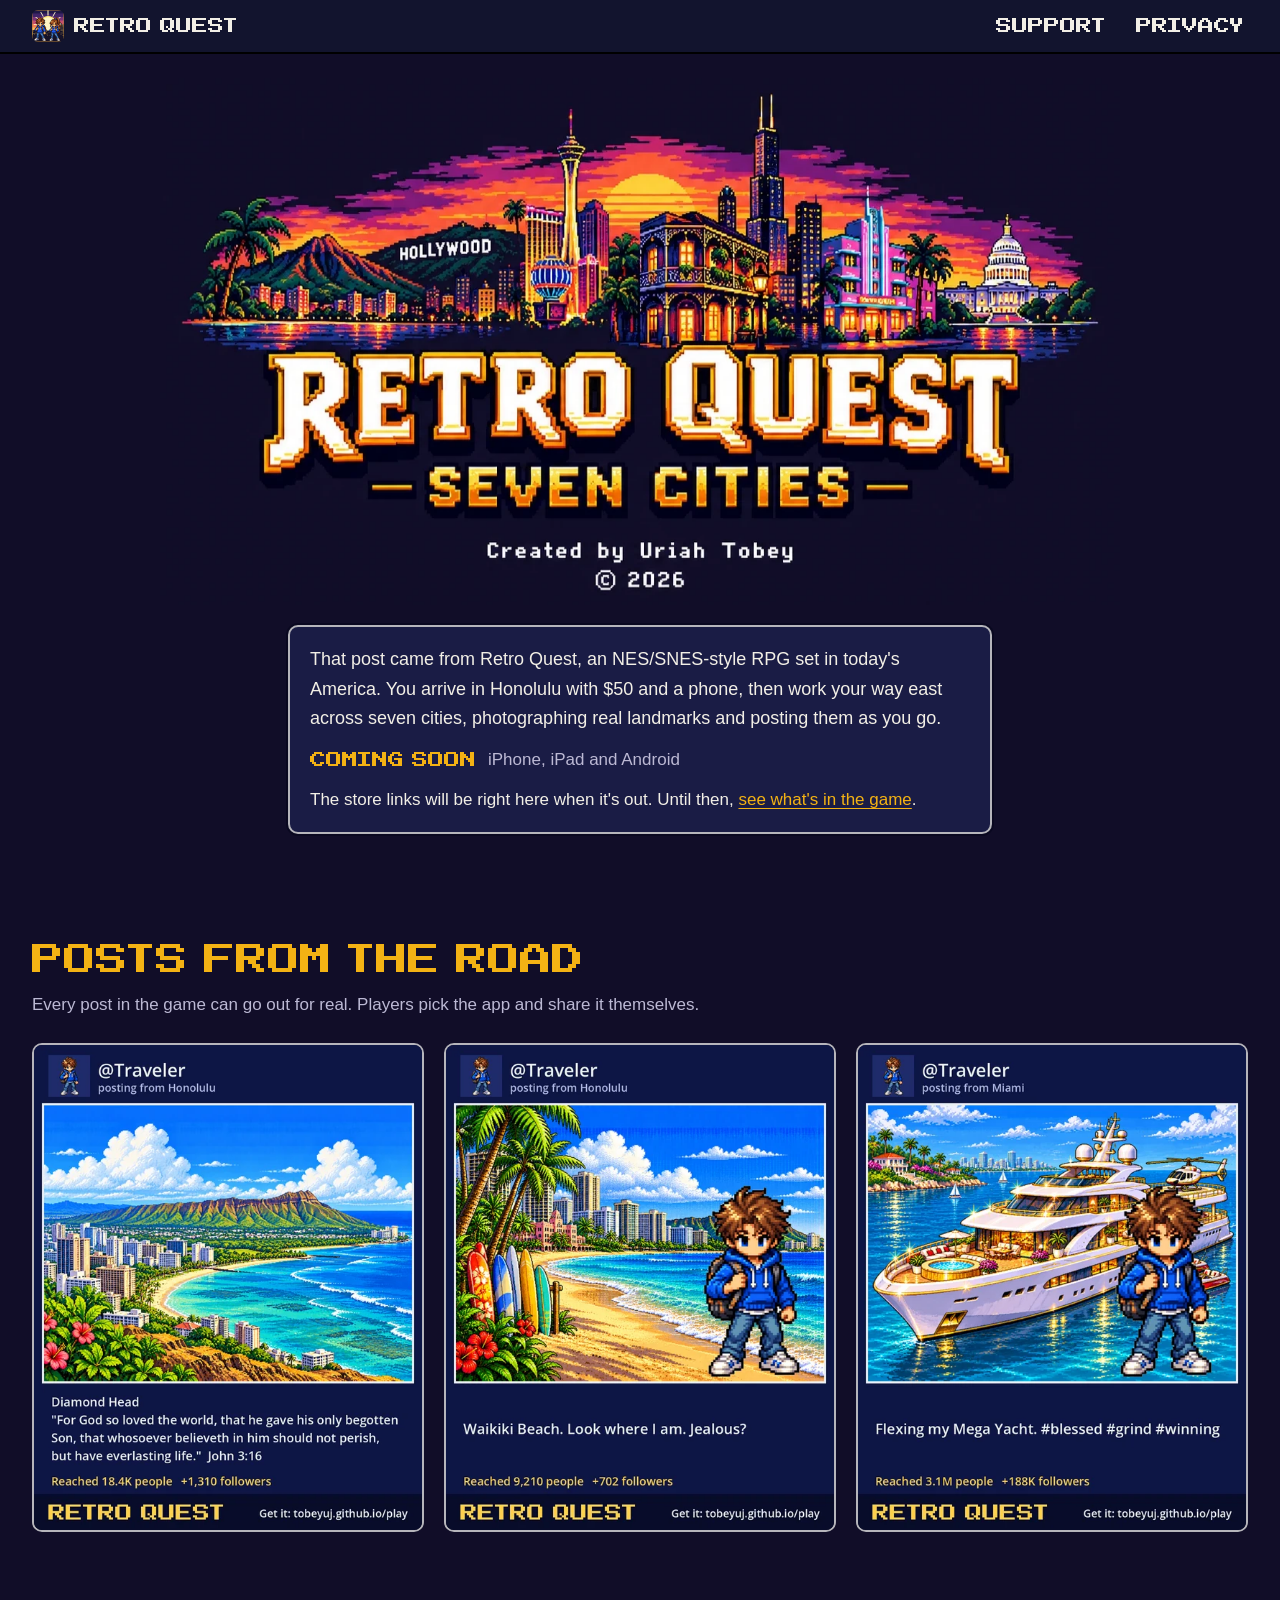
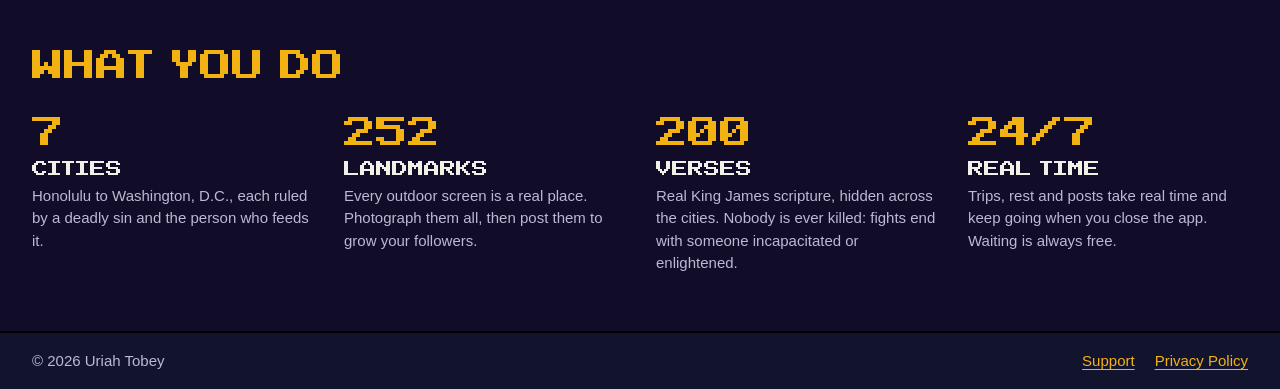
==== play/index.html @ f0b8853e "Play page: where every post shared from the game links, with three posts the game drew; privacy poli" ====
<!doctype html>
<html lang="en">
<head>
<meta charset="utf-8">
<meta name="viewport" content="width=device-width, initial-scale=1, viewport-fit=cover">
<meta http-equiv="Content-Security-Policy" content="default-src 'none'; img-src 'self'; style-src 'self'; font-src 'self'; base-uri 'none'; form-action 'none'">
<title>Play Retro Quest: Seven Cities</title>
<meta name="description" content="The post you saw came from Retro Quest, an NES/SNES-style RPG for iPhone, iPad and Android. Seven American cities, real landmarks to photograph and post, and a clock that keeps running after you close the app.">
<meta name="theme-color" content="#110d28">
<link rel="canonical" href="https://tobeyuj.github.io/play/">
<link rel="icon" type="image/png" sizes="64x64" href="../assets/icon-64.png">
<link rel="icon" type="image/png" sizes="192x192" href="../assets/icon-192.png">
<link rel="apple-touch-icon" href="../assets/apple-touch-icon.png">
<link rel="preload" href="../assets/seven-cities.ttf" as="font" type="font/ttf" crossorigin>
<link rel="stylesheet" href="../assets/site.css">
<meta property="og:type" content="website">
<meta property="og:site_name" content="Retro Quest">
<meta property="og:title" content="Play Retro Quest: Seven Cities">
<meta property="og:description" content="An NES/SNES-style RPG set in today's America. Photograph real landmarks, post them, and work your way from Honolulu to Washington, D.C.">
<meta property="og:url" content="https://tobeyuj.github.io/play/">
<meta property="og:image" content="https://tobeyuj.github.io/assets/social-card.jpg">
<meta property="og:image:width" content="1200">
<meta property="og:image:height" content="630">
<meta name="twitter:card" content="summary_large_image">
</head>
<body>

<header class="hud">
  <div class="wrap hud-in">
    <a class="brand" href="../" aria-label="Retro Quest home"><img src="../assets/icon-64.png" width="32" height="32" alt=""><span>Retro Quest</span></a>
    <nav class="menu" aria-label="Main">
      <a href="../support.html">Support</a>
      <a href="../privacy.html">Privacy</a>
    </nav>
  </div>
</header>

<main>
  <section class="hero wrap">
    <h1><img class="splash" src="../assets/splash.webp" width="1248" height="685" alt="Retro Quest: Seven Cities. Created by Uriah Tobey. A pixel-art skyline at sunset with Diamond Head, the Hollywood sign, the Las Vegas Strip, a New Orleans balcony, Chicago's towers, a Miami Beach hotel and the U.S. Capitol."></h1>
    <div class="box hero-box">
      <p class="say">That post came from Retro Quest, an NES/SNES-style RPG set in today's America. You arrive in Honolulu with $50 and a phone, then work your way east across seven cities, photographing real landmarks and posting them as you go.</p>
      <p class="soon"><span class="px">Coming soon</span> iPhone, iPad and Android</p>
      <p>The store links will be right here when it's out. Until then, <a href="../">see what's in the game</a>.</p>
    </div>
  </section>

  <section class="band wrap" aria-labelledby="posts">
    <div class="band-head">
      <h2 class="h2-px" id="posts">Posts from the road</h2>
      <p class="lede">Every post in the game can go out for real. Players pick the app and share it themselves.</p>
    </div>
    <ul class="posts">
      <li><img src="../assets/post-verse.webp" width="540" height="675" alt="A post from Honolulu: Diamond Head above Waikiki, captioned with John 3:16. Reached 18.4K people." loading="lazy" decoding="async"></li>
      <li><img src="../assets/post-selfie.webp" width="540" height="675" alt="A selfie at Waikiki Beach: the hero in a blue hoodie in front of surfboards and the high-rises. Look where I am. Jealous?" loading="lazy" decoding="async"></li>
      <li><img src="../assets/post-flex.webp" width="540" height="675" alt="A show-off post from Miami: the hero standing in front of a mega yacht with a helicopter on the back. Reached 3.1M people." loading="lazy" decoding="async"></li>
    </ul>
  </section>

  <section class="band wrap" aria-labelledby="what">
    <div class="band-head">
      <h2 class="h2-px" id="what">What you do</h2>
    </div>
    <ul class="counters">
      <li class="counter">
        <span class="num">7</span>
        <span class="what">Cities</span>
        <p>Honolulu to Washington, D.C., each ruled by a deadly sin and the person who feeds it.</p>
      </li>
      <li class="counter">
        <span class="num">252</span>
        <span class="what">Landmarks</span>
        <p>Every outdoor screen is a real place. Photograph them all, then post them to grow your followers.</p>
      </li>
      <li class="counter">
        <span class="num">200</span>
        <span class="what">Verses</span>
        <p>Real King James scripture, hidden across the cities. Nobody is ever killed: fights end with someone incapacitated or enlightened.</p>
      </li>
      <li class="counter">
        <span class="num">24/7</span>
        <span class="what">Real time</span>
        <p>Trips, rest and posts take real time and keep going when you close the app. Waiting is always free.</p>
      </li>
    </ul>
  </section>
</main>

<footer class="foot">
  <div class="wrap foot-in">
    <p>&copy; 2026 Uriah Tobey</p>
    <div class="links">
      <a href="../support.html">Support</a>
      <a href="../privacy.html">Privacy Policy</a>
    </div>
  </div>
</footer>

</body>
</html>
---- assets/site.css ----
/* Retro Quest website. One dark look on purpose: the night sky of the splash art
   runs edge to edge, panels are the game's dialog boxes, cards are album pages. */
:root {
  color-scheme: dark;
  --night: #110d28;      /* splash and launch screen background */
  --hud: #12142e;        /* the game's top strip */
  --panel: #1a1c45;      /* dialog box fill */
  --rule: #b6b5bb;       /* dialog box border */
  --text: #f2efe6;
  --muted: #bcb9d4;
  --gold: #f3b214;       /* the logo's gold */
  --page: #efe8d3;       /* album page */
  --ink: #2e2820;
  --ink-soft: #5a5142;
  --sin: #a3341c;
  --frame: #2f9e4a;      /* album frame for a collected photo */
  --display: "Seven Cities", ui-monospace, Menlo, Consolas, monospace;
  --body: -apple-system, BlinkMacSystemFont, "Segoe UI", Roboto, "Noto Sans", "Helvetica Neue", Arial, sans-serif;
}

@font-face {
  font-family: "Seven Cities";
  src: url("seven-cities.ttf") format("truetype");
  font-display: swap;
}

*, *::before, *::after { box-sizing: border-box; }

html {
  -webkit-text-size-adjust: 100%;
  scroll-padding-top: 1rem;
}

body {
  margin: 0;
  min-height: 100dvh;
  display: flex;
  flex-direction: column;
  background: var(--night);
  color: var(--text);
  font: 1.0625rem/1.65 var(--body);
}
main { flex: 1 0 auto; }

img { display: block; max-width: 100%; height: auto; }
p { margin: 0; }
ul, ol { margin: 0; padding: 0; }

a { color: var(--gold); text-underline-offset: 0.18em; }
a:hover { color: var(--text); }
:focus-visible { outline: 2px solid var(--gold); outline-offset: 2px; }

/* The pixel face is drawn on an 8 px grid: keep it at multiples of 8 px. */
.px, h1, .h2-px {
  font-family: var(--display);
  font-weight: 400;
  font-synthesis: none;
  letter-spacing: 0;
  line-height: 1.4;
  text-wrap: balance;
  -webkit-font-smoothing: none;
}

.wrap {
  width: 100%;
  max-width: 78rem;
  margin-inline: auto;
  padding-left: max(16px, env(safe-area-inset-left, 0px));
  padding-right: max(16px, env(safe-area-inset-right, 0px));
}

/* ---------- top strip, like the game's HUD ---------- */
.hud {
  background: var(--hud);
  border-bottom: 2px solid #000;
}
.hud-in {
  display: flex;
  align-items: center;
  justify-content: space-between;
  gap: 1rem;
  padding-block: 0.625rem;
}
.brand {
  display: flex;
  align-items: center;
  gap: 0.625rem;
  color: var(--text);
  text-decoration: none;
  font: 400 16px/1 var(--display);
  -webkit-font-smoothing: none;
}
.brand img { border-radius: 6px; }
.brand span { display: none; }

/* Links read like a game menu: the cursor marks where you are. */
.menu { display: flex; gap: 0.5rem; }
.menu a {
  position: relative;
  padding: 0.375rem 0.25rem 0.375rem 1.125rem;
  color: var(--text);
  text-decoration: none;
  font: 400 16px/1 var(--display);
  -webkit-font-smoothing: none;
}
.menu a::before {
  content: ">";
  position: absolute;
  left: 0;
  color: var(--gold);
  opacity: 0;
}
.menu a:hover::before, .menu a:focus-visible::before, .menu a[aria-current="page"]::before { opacity: 1; }
.menu a[aria-current="page"] { color: var(--gold); }

/* ---------- dialog box ---------- */
.box {
  background: var(--panel);
  border: 2px solid var(--rule);
  border-radius: 10px;
  padding: 1.125rem 1.25rem;
  box-shadow: 0 0 0 2px #0a0820;
}

/* ---------- home: hero ---------- */
.hero {
  display: grid;
  justify-items: center;
  gap: 1.25rem;
  padding-block: 1.5rem 3rem;
}
.hero h1 { margin: 0; width: 100%; }
.splash { width: 100%; max-width: 60rem; margin-inline: auto; }
.hero-box { width: 100%; max-width: 44rem; display: grid; gap: 0.75rem; }
.hero-box .say { font-size: 1.125rem; }
.soon { display: flex; flex-wrap: wrap; align-items: center; gap: 0.25rem 0.75rem; color: var(--muted); }
.soon .px { color: var(--gold); font-size: 16px; }

/* The title screen's slide up. Text never waits on an animation to be readable. */
@media (prefers-reduced-motion: no-preference) {
  .splash { animation: rise 0.7s steps(14) both; }
}
@keyframes rise { from { transform: translateY(28px); } to { transform: none; } }

/* ---------- home: sections ---------- */
.band { padding-block: 2.5rem; }
.band-head { display: grid; gap: 0.5rem; margin-bottom: 1.5rem; max-width: 46rem; }
.h2-px { margin: 0; font-size: 24px; color: var(--gold); }
.lede { color: var(--muted); }

/* The route, west to east: album pages in order. */
.route { list-style: none; display: grid; gap: 0.75rem; }
.stop {
  display: grid;
  grid-template-columns: 7.5rem minmax(0, 1fr);
  gap: 0.875rem;
  padding: 0.625rem;
  background: var(--page);
  color: var(--ink);
  border-radius: 4px;
  font-size: 0.9375rem;
  line-height: 1.45;
}
.stop img {
  width: 100%;
  border: 3px solid var(--frame);
}
.stop-text { display: flex; flex-direction: column; gap: 0.125rem; min-width: 0; }
.stop h3 { margin: 0; font-size: 1.0625rem; line-height: 1.3; }
.sin { font: 400 16px/1.4 var(--display); color: var(--sin); -webkit-font-smoothing: none; }
.boss { color: var(--ink-soft); }
.leg { margin-top: 0.375rem; font-weight: 600; display: grid; grid-template-columns: auto minmax(0, 1fr); column-gap: 0.375rem; }
.leg::before { content: ">"; font: 400 16px/1.45 var(--display); color: var(--sin); }
.leg span { grid-column: 2; font-weight: 400; color: var(--ink-soft); }
.stop:last-child .leg::before { content: none; }
.stop:last-child .leg { display: block; }

@media (min-width: 44rem) and (max-width: 74.99rem) {
  .route { grid-template-columns: repeat(2, minmax(0, 1fr)); }
  .stop:last-child { grid-column: 1 / -1; }
}
@media (min-width: 75rem) {
  .route { grid-template-columns: repeat(7, minmax(0, 1fr)); }
  .stop { display: flex; flex-direction: column; gap: 0.625rem; }
  .stop-text { flex: 1; }
  .leg { margin-top: auto; padding-top: 0.5rem; }
}

/* Time */
.split { display: grid; gap: 1.5rem; align-items: start; }
.clock-box { display: grid; gap: 0.5rem; }
.clock { font: 400 24px/1.4 var(--display); color: var(--gold); -webkit-font-smoothing: none; }
.clock-note { color: var(--muted); font-size: 0.9375rem; }
.prose { display: grid; gap: 0.875rem; max-width: 40rem; }
@media (min-width: 52rem) {
  .split { grid-template-columns: minmax(0, 5fr) minmax(0, 6fr); gap: 2.5rem; }
  .clock { font-size: 32px; }
}

/* The game's counters, all still at zero */
.counters { list-style: none; display: grid; gap: 1.25rem; }
.counter { display: grid; gap: 0.25rem; align-content: start; }
.counter .num { font: 400 32px/1.3 var(--display); color: var(--gold); -webkit-font-smoothing: none; }
.counter .what { font: 400 16px/1.4 var(--display); -webkit-font-smoothing: none; }
.counter p { color: var(--muted); font-size: 0.9375rem; line-height: 1.5; }
@media (min-width: 40rem) { .counters { grid-template-columns: repeat(2, minmax(0, 1fr)); } }
@media (min-width: 66rem) { .counters { grid-template-columns: repeat(4, minmax(0, 1fr)); gap: 2rem; } }

/* Screens */
.shots { display: grid; gap: 1.25rem; }
.shots figure { margin: 0; display: grid; gap: 0.5rem; min-width: 0; }
.shots img { width: 100%; border: 2px solid var(--rule); border-radius: 10px; }
.shots figcaption { color: var(--muted); font-size: 0.9375rem; line-height: 1.5; }
@media (min-width: 48rem) {
  .shots { grid-template-columns: repeat(2, minmax(0, 1fr)); }
  .shots figure:first-child { grid-column: 1 / -1; }
}

/* Play page: shared posts, as the game draws them (1080x1350, shown at half) */
.posts { list-style: none; display: grid; gap: 1.25rem; max-width: 22rem; margin-inline: auto; }
.posts img { width: 100%; border: 2px solid var(--rule); border-radius: 10px; }
@media (min-width: 48rem) {
  .posts { grid-template-columns: repeat(3, minmax(0, 1fr)); max-width: none; }
}

.again { display: grid; gap: 0.5rem; }
.again .px { color: var(--gold); font-size: 16px; }

/* ---------- documents: privacy, support ---------- */
.doc-wrap { padding-block: 2rem 3rem; }
.doc { max-width: 46rem; margin-inline: auto; display: grid; gap: 1rem; min-width: 0; }
.doc h1 { margin: 0; font-size: 24px; color: var(--gold); }
.doc-meta { color: var(--muted); }
.doc section { display: grid; gap: 0.75rem; min-width: 0; scroll-margin-top: 1rem; }
.doc section + section { margin-top: 1.25rem; }
.doc h2 { margin: 0; font-size: 1.3125rem; line-height: 1.3; text-wrap: balance; }
.doc h2 .n { color: var(--gold); font: 400 16px/1 var(--display); margin-right: 0.5rem; -webkit-font-smoothing: none; }
.doc h3 { margin: 0; font-size: 1.0625rem; line-height: 1.35; }
.doc ul { padding-left: 1.25rem; display: grid; gap: 0.5rem; }
.doc li { padding-left: 0.125rem; }
.doc li::marker { color: var(--gold); }
.doc code { font-family: ui-monospace, Menlo, Consolas, monospace; font-size: 0.92em; overflow-wrap: anywhere; }
.box h2 { font: 400 16px/1.4 var(--display); color: var(--gold); -webkit-font-smoothing: none; }
.box.doc-box { display: grid; gap: 0.75rem; }

.contents { display: grid; gap: 0.625rem; }
.contents .px { color: var(--gold); font-size: 16px; }
.contents ol { list-style: none; display: grid; gap: 0.125rem; font-size: 0.9375rem; }
.contents .tag { color: var(--gold); margin-right: 0.375rem; font-variant-numeric: tabular-nums; }
@media (min-width: 40rem) {
  .contents ol { grid-template-columns: repeat(2, minmax(0, 1fr)); column-gap: 1.5rem; }
}

.chip {
  justify-self: start;
  max-width: 100%;
  padding: 0.25rem 0.5rem;
  border: 2px dashed var(--gold);
  border-radius: 4px;
  color: var(--gold);
  font: 400 16px/1.4 var(--display);
  -webkit-font-smoothing: none;
}
.pending { color: var(--gold); font-size: 0.875rem; white-space: nowrap; }

/* Where data goes: a table, stacked into blocks on a phone. */
.table-box { border: 2px solid var(--rule); border-radius: 10px; overflow: hidden; }
.flow { width: 100%; border-collapse: collapse; font-size: 0.9375rem; line-height: 1.45; }
.flow th, .flow td { padding: 0.625rem 0.75rem; text-align: left; vertical-align: top; }
.flow thead th { background: var(--panel); font-weight: 600; color: var(--gold); }
.flow tbody th { font-weight: 600; }
.flow tbody tr + tr > * { border-top: 1px solid #3a3c68; }
@media (max-width: 39.99rem) {
  .flow thead { position: absolute; width: 1px; height: 1px; overflow: hidden; clip-path: inset(50%); }
  .flow, .flow tbody, .flow tr, .flow th, .flow td { display: block; width: 100%; }
  .flow tbody tr { padding: 0.625rem 0.75rem; }
  .flow tbody tr + tr { border-top: 1px solid #3a3c68; }
  .flow tbody tr + tr > * { border-top: 0; }
  .flow th, .flow td { padding: 0; }
  .flow td { margin-top: 0.25rem; color: var(--text); }
  .flow td::before { content: attr(data-label) ": "; color: var(--muted); }
}

.mail { font-size: 1.125rem; overflow-wrap: anywhere; }

/* ---------- 404 ---------- */
.lost { display: grid; justify-items: center; gap: 1.25rem; padding-block: 4rem; text-align: center; }
.lost h1 { margin: 0; font-size: 24px; color: var(--gold); }

/* ---------- footer ---------- */
.foot {
  background: var(--hud);
  border-top: 2px solid #000;
  padding-bottom: env(safe-area-inset-bottom, 0px);
}
.foot-in {
  display: flex;
  flex-wrap: wrap;
  align-items: center;
  justify-content: space-between;
  gap: 0.5rem 1.5rem;
  padding-block: 1rem;
  color: var(--muted);
  font-size: 0.9375rem;
}
.foot .links { display: flex; flex-wrap: wrap; gap: 0.25rem 1.25rem; }

@media (min-width: 30rem) {
  .brand span { display: inline; }
}
@media (min-width: 48rem) {
  .hud { position: sticky; top: env(safe-area-inset-top, 0px); z-index: 5; }
  html { scroll-padding-top: 5rem; }
  .doc section { scroll-margin-top: 5rem; }
  .doc h1 { font-size: 32px; }
  .h2-px { font-size: 32px; }
  .band { padding-block: 3.5rem; }
}

@media print {
  :root { color-scheme: light; }
  body { background: #fff; color: #000; font-size: 11pt; }
  .hud, .foot { display: none; }
  .box, .table-box { background: none; border: 1px solid #000; box-shadow: none; }
  .doc h1, .doc h2 .n, .box h2, .contents .px, .contents .tag, .chip, .pending, .flow thead th { color: #000; }
  .doc-meta, .flow td::before { color: #000; }
  .flow thead th { background: none; }
  a { color: #000; }
  .contents { display: none; }
}
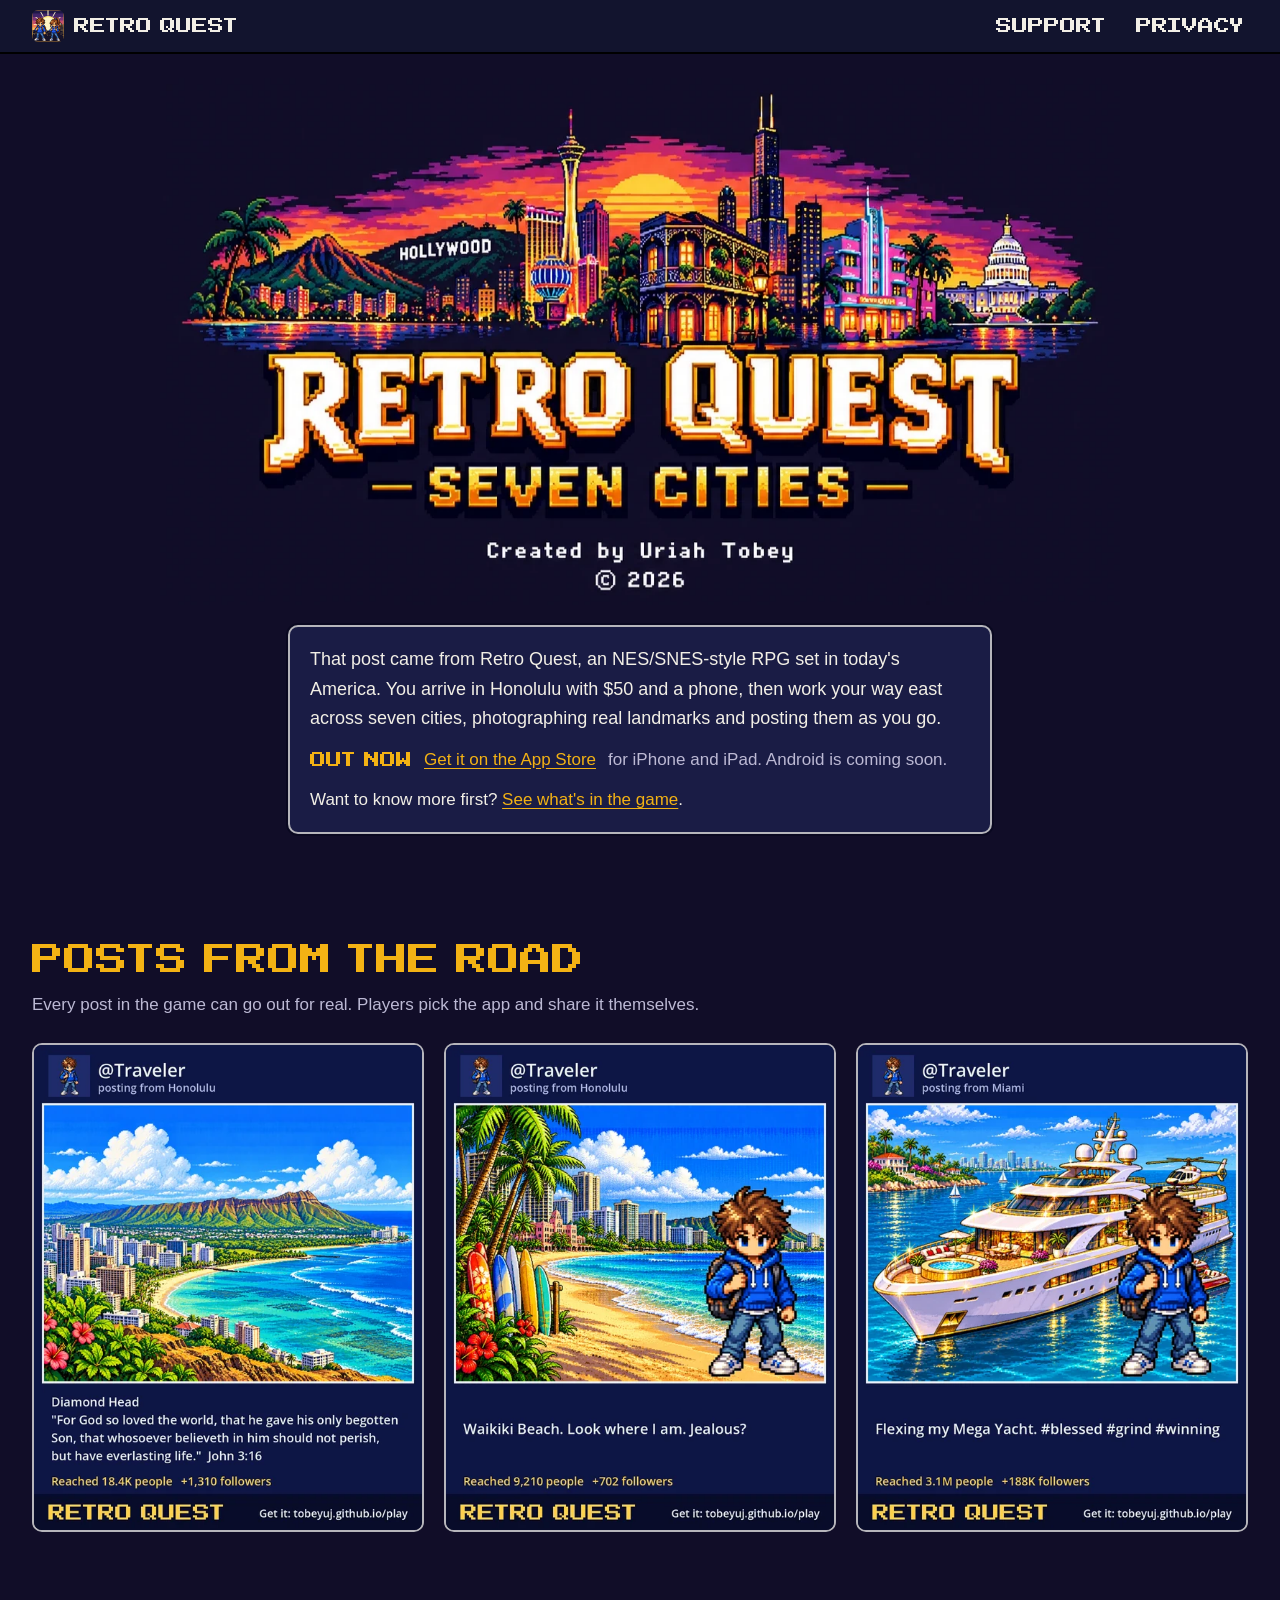
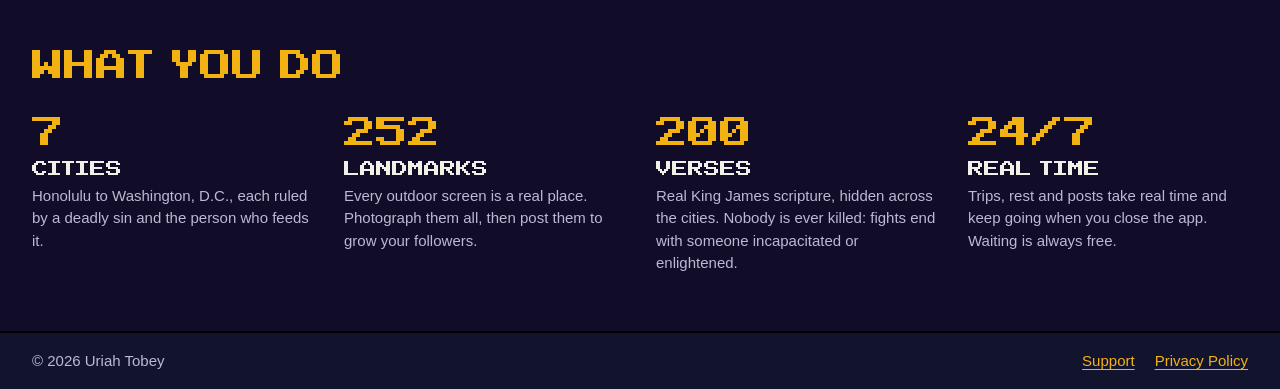
==== commit 6ffff6a4: "Out now on the App Store: the store link on the home page and the share link's page" ====
--- a/play/index.html
+++ b/play/index.html
@@ -40,8 +40,8 @@
     <h1><img class="splash" src="../assets/splash.webp" width="1248" height="685" alt="Retro Quest: Seven Cities. Created by Uriah Tobey. A pixel-art skyline at sunset with Diamond Head, the Hollywood sign, the Las Vegas Strip, a New Orleans balcony, Chicago's towers, a Miami Beach hotel and the U.S. Capitol."></h1>
     <div class="box hero-box">
       <p class="say">That post came from Retro Quest, an NES/SNES-style RPG set in today's America. You arrive in Honolulu with $50 and a phone, then work your way east across seven cities, photographing real landmarks and posting them as you go.</p>
-      <p class="soon"><span class="px">Coming soon</span> iPhone, iPad and Android</p>
-      <p>The store links will be right here when it's out. Until then, <a href="../">see what's in the game</a>.</p>
+      <p class="soon"><span class="px">Out now</span> <a href="https://apps.apple.com/app/retro-quest/id6790181507">Get it on the App Store</a> for iPhone and iPad. Android is coming soon.</p>
+      <p>Want to know more first? <a href="../">See what's in the game</a>.</p>
     </div>
   </section>
 
